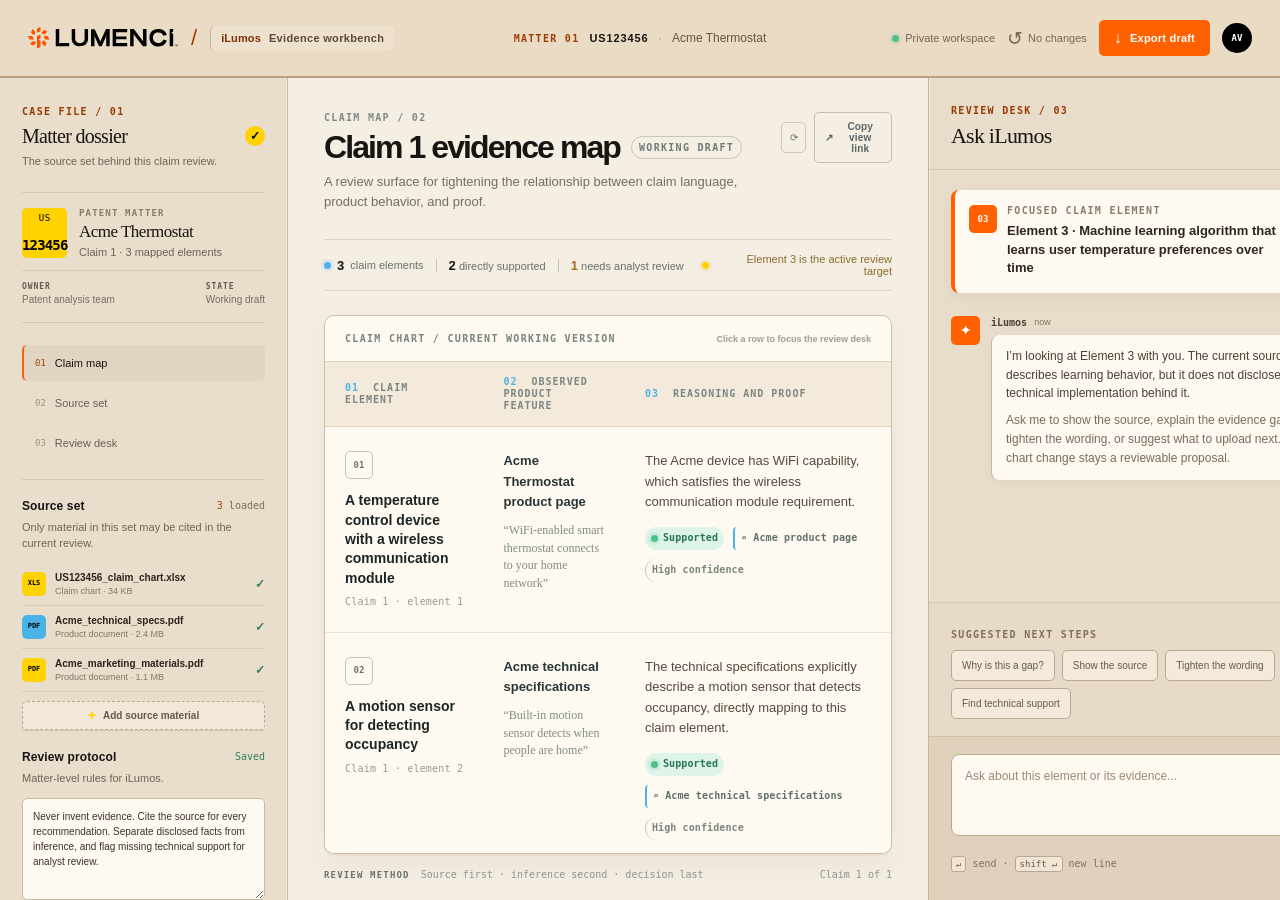
==== index.html @ ef4384f6 "feat: add the product source code" ====
<!doctype html>
<html lang="en">
  <head>
    <meta charset="utf-8" />
    <meta name="viewport" content="width=device-width, initial-scale=1" />
    <meta name="theme-color" content="#000000" />
    <title>iLumos | Claim chart workspace</title>
    <link rel="stylesheet" href="src/style.css" />
    <script defer src="src/app.js"></script>
  </head>
  <body>
    <div class="workbench">
      <header class="app-header">
        <div class="brand-lockup">
          <span class="brand-logo-wrap brand-logo" role="img" aria-label="Lumenci"><svg xmlns="http://www.w3.org/2000/svg" viewBox="0 0 160.505 22.871">
  <path d="M64.266 12.247c0 1.449-.244 2.705-.733 3.77s-1.134 1.942-1.937 2.63a8.002 8.002 0 0 1-2.775 1.546 10.52 10.52 0 0 1-3.273.51c-1.222 0-2.365-.161-3.43-.484a7.626 7.626 0 0 1-2.788-1.506c-.794-.68-1.426-1.557-1.897-2.63-.472-1.074-.707-2.352-.707-3.836V2.167h3.743v10.106c0 .785.127 1.488.38 2.108a4.41 4.41 0 0 0 1.06 1.57c.454.428.99.755 1.61.982a5.86 5.86 0 0 0 2.03.34c.75 0 1.43-.108 2.042-.327a4.483 4.483 0 0 0 1.583-.955 4.11 4.11 0 0 0 1.021-1.558c.236-.62.354-1.34.354-2.16V2.168h3.717v10.079ZM83.482 2.26h3.953v18.326l-3.744.026v-9.059c0-.523.04-1.1.118-1.728.079-.627.18-1.203.301-1.727h-.052c-.122.506-.28 1.064-.471 1.675-.193.612-.41 1.152-.655 1.623l-4.11 9.216h-2.828l-4.084-9.216a10.059 10.059 0 0 1-.654-1.623c-.192-.61-.35-1.169-.471-1.675h-.053c.122.523.223 1.1.301 1.727.079.629.118 1.205.118 1.728v9.059h-3.743V2.286h3.953l5.864 12.75c.052.121.092.266.118.431.026.166.039.319.039.458h.052c0-.14.018-.292.053-.458.034-.165.078-.31.13-.432L83.483 2.26ZM123.118 2.273h3.744v18.325h-3.875l-9.189-11.702a5.54 5.54 0 0 1-.628-.982 9.548 9.548 0 0 1-.471-1.06h-.053c.122.35.223.733.301 1.152.079.418.118.803.118 1.152v11.44h-3.743V2.273h3.874l9.215 11.807c.21.279.415.607.615.982s.362.728.485 1.06l.052-.026c-.14-.332-.249-.708-.327-1.126s-.118-.803-.118-1.152V2.273ZM133.747 11.435c0 .856.131 1.628.393 2.317.262.69.637 1.28 1.126 1.768a4.949 4.949 0 0 0 1.767 1.126c.69.261 1.47.392 2.343.392.785 0 1.492-.095 2.12-.288a5.58 5.58 0 0 0 1.624-.772 4.297 4.297 0 0 0 1.112-1.139c.288-.436.502-.899.642-1.388l3.639.89c-.262 1.083-.677 2.026-1.244 2.828a7.72 7.72 0 0 1-2.055 2.003 8.988 8.988 0 0 1-2.683 1.191c-.987.262-2.039.402-3.155.419h-.183c-1.257 0-2.444-.183-3.56-.55a7.86 7.86 0 0 1-2.933-1.715c-.837-.776-1.497-1.754-1.976-2.932-.48-1.178-.72-2.56-.72-4.15 0-1.587.24-2.97.72-4.149.48-1.178 1.139-2.155 1.976-2.932a7.866 7.866 0 0 1 2.932-1.715 11.353 11.353 0 0 1 3.56-.55h.184c1.116.018 2.168.158 3.155.42.986.261 1.88.658 2.683 1.19a7.737 7.737 0 0 1 2.055 2.004c.567.802.982 1.745 1.244 2.827l-3.64.864a4.705 4.705 0 0 0-1.819-2.5 5.851 5.851 0 0 0-1.623-.773 6.93 6.93 0 0 0-2.055-.288c-.942 0-1.763.135-2.461.406a4.82 4.82 0 0 0-1.754 1.139 4.696 4.696 0 0 0-1.06 1.767c-.236.69-.354 1.453-.354 2.29ZM35.066 17.169c-.498.001-1.001.11-1.511.33a4.11 4.11 0 0 0-1.3.858l-.044-.043a4.11 4.11 0 0 0 .86-1.3c.218-.51.327-1.012.329-1.508V2.273h-3.744v18.325h14.399v-3.43h-8.99ZM94.321 5.702h11.859V2.273H90.577v18.325h15.603v-3.429H94.321v-4.058h11.074v-2.932H94.321V5.702zM154.49 6.624c-.525-.368-1.723-.606-2.226-.607.503 0 1.701-.239 2.226-.606.339-.238.639-.535.908-.882V2.273h-3.744v18.325h3.744V7.505a4.234 4.234 0 0 0-.908-.881Z" style="stroke-width:0"/>
  <path d="M16.372 14.572c-.358.36-1.042 1.384-1.155 2.02a4.27 4.27 0 0 0-.018 1.276l3 3 1.592-3.746-2.985-2.985-.434.435ZM17.142 10.17c0 .508.24 1.716.611 2.245.24.342.54.644.889.915h4.244l-1.524-3.774H17.14l.002.615ZM17.868 7.687l3.001-3-3.747-1.592-2.985 2.985.436.434c.36.357 1.383 1.042 2.02 1.154.41.072.837.074 1.275.019ZM9.556 5.745h.615c.507-.002 1.715-.242 2.244-.612.341-.24.644-.54.915-.889V0L9.555 1.524v4.222ZM6.514 8.313c.357-.36 1.042-1.383 1.154-2.02a4.27 4.27 0 0 0 .019-1.275L4.686 2.017 3.095 5.764l2.984 2.985.435-.436ZM5.744 12.715c0-.507-.24-1.715-.611-2.244a4.27 4.27 0 0 0-.889-.915H0l1.524 3.775h4.222l-.002-.616ZM6.294 15.217a4.27 4.27 0 0 0-1.276-.019L2.017 18.2l3.747 1.592 2.985-2.985-.436-.434c-.36-.358-1.383-1.043-2.02-1.155ZM9.572 22.871l3.743-1.496v-6.543a4.236 4.236 0 0 0-.908-.881c-.525-.368-1.723-.606-2.225-.607.502 0 1.7-.239 2.225-.606.339-.238.639-.535.908-.882v-3.76L9.572 9.598V22.87Z" style="fill:#ff5100;stroke-width:0"/>
  <path style="stroke-width:0" d="M156.961 19.017h.584v1.581h.246v-1.581h.583v-.23h-1.413v.23zM159.569 20.158h-.01l-.576-1.371h-.366v1.811h.246v-1.489h.004l.612 1.489h.164l.611-1.489h.006v1.489h.245v-1.811h-.365l-.571 1.371z"/>
</svg></span>
          <span class="brand-slash" aria-hidden="true">/</span>
          <span class="brand-product"><strong>iLumos</strong><span>Evidence workbench</span></span>
        </div>
        <div class="header-matter">
          <span class="header-label">MATTER 01</span>
          <strong>US123456</strong>
          <span class="header-separator">·</span>
          <span>Acme Thermostat</span>
        </div>
        <div class="header-actions">
          <span class="header-status"><span class="status-dot green"></span> Private workspace</span>
          <button class="quiet-button" id="open-history" type="button">
            <span class="button-icon history-icon" aria-hidden="true">↺</span>
            <span id="history-label">No changes</span>
          </button>
          <button class="primary-button" id="export-button" type="button">
            <span class="button-icon" aria-hidden="true">↓</span>
            Export draft
          </button>
          <button class="avatar-button" type="button" aria-label="Open profile menu">AV</button>
        </div>
      </header>

      <div class="workbench-grid">
        <aside class="matter-sidebar setup-panel panel" aria-labelledby="setup-title">
          <div class="sidebar-intro">
            <p class="section-kicker">CASE FILE / 01</p>
            <div class="sidebar-title-row">
              <h1 id="setup-title">Matter dossier</h1>
              <span class="complete-mark" aria-label="Setup complete">✓</span>
            </div>
            <p class="sidebar-deck">The source set behind this claim review.</p>
          </div>

          <section class="case-identity" aria-label="Matter summary">
            <div class="case-stamp">
              <span>US</span>
              <strong>123456</strong>
            </div>
            <div>
              <span class="case-type">PATENT MATTER</span>
              <h2>Acme Thermostat</h2>
              <p>Claim 1 · 3 mapped elements</p>
            </div>
            <div class="case-meta">
              <span><b>OWNER</b> Patent analysis team</span>
              <span><b>STATE</b> Working draft</span>
            </div>
          </section>

          <nav class="workbench-nav" aria-label="Matter sections">
            <a class="is-active" href="#claim-map"><span>01</span> Claim map</a>
            <a href="#sources-title"><span>02</span> Source set</a>
            <a href="#chat-title"><span>03</span> Review desk</a>
          </nav>

          <section class="source-section" aria-labelledby="sources-title">
            <div class="sidebar-section-head">
              <h2 id="sources-title">Source set</h2>
              <span class="source-count"><span id="document-count">3</span> loaded</span>
            </div>
            <p class="section-help">Only material in this set may be cited in the current review.</p>
            <div class="document-list" id="document-list"></div>
            <input class="visually-hidden" id="file-upload" type="file" multiple />
            <label class="upload-button" for="file-upload">
              <span aria-hidden="true">+</span> Add source material
            </label>
          </section>

          <section class="instructions-section" aria-labelledby="instructions-title">
            <div class="sidebar-section-head">
              <h2 id="instructions-title">Review protocol</h2>
              <span class="saved-state" id="saved-state">Saved</span>
            </div>
            <p class="section-help">Matter-level rules for iLumos.</p>
            <textarea id="system-prompt" rows="5" spellcheck="true">Never invent evidence. Cite the source for every recommendation. Separate disclosed facts from inference, and flag missing technical support for analyst review.</textarea>
            <button class="secondary-button full-width" id="save-instructions" type="button">Save protocol</button>
          </section>

          <div class="sidebar-foot">
            <span class="foot-mark" aria-hidden="true">◇</span>
            <span><b>LOCAL DEMO</b><br />No matter data leaves this browser.</span>
          </div>
        </aside>

        <main class="evidence-stage chart-panel panel" id="claim-map" aria-labelledby="chart-title">
          <div class="stage-header">
            <div>
              <p class="section-kicker">CLAIM MAP / 02</p>
              <div class="stage-title-line">
                <h1 id="chart-title">Claim 1 evidence map</h1>
                <span class="stage-state">WORKING DRAFT</span>
              </div>
              <p class="stage-deck">A review surface for tightening the relationship between claim language, product behavior, and proof.</p>
            </div>
            <div class="stage-actions">
              <button class="icon-button" id="refresh-chart" type="button" aria-label="Reset demo chart" title="Reset demo chart">⟳</button>
              <button class="secondary-button" id="share-button" type="button"><span aria-hidden="true">↗</span> Copy view link</button>
            </div>
          </div>

          <div class="review-strip" aria-label="Claim chart summary">
            <div class="review-strip-main">
              <span class="strip-lead"><span class="status-dot blue"></span><b id="stat-elements">3</b> claim elements</span>
              <span class="strip-divider"></span>
              <span><b id="stat-supported">2</b> directly supported</span>
              <span class="strip-divider"></span>
              <span class="strip-warning"><b id="stat-review">1</b> needs analyst review</span>
            </div>
            <span class="strip-focus"><span class="status-dot amber"></span><span id="stat-note-text">Element 3 is the active review target</span></span>
          </div>

          <div class="claim-sheet">
            <div class="sheet-caption">
              <span>CLAIM CHART / CURRENT WORKING VERSION</span>
              <span>Click a row to focus the review desk</span>
            </div>
            <div class="table-wrap">
              <table class="claim-table" aria-label="Patent claim chart">
                <colgroup>
                  <col class="element-column" />
                  <col class="feature-column" />
                  <col class="reasoning-column" />
                </colgroup>
                <thead>
                  <tr>
                    <th scope="col"><span>01</span> Claim element</th>
                    <th scope="col"><span>02</span> Observed product feature</th>
                    <th scope="col"><span>03</span> Reasoning and proof</th>
                  </tr>
                </thead>
                <tbody id="claim-rows"></tbody>
              </table>
            </div>
            <div class="sheet-footer">
              <div class="legend">
                <span><i class="legend-mark supported"></i> Direct support</span>
                <span><i class="legend-mark review"></i> Needs review</span>
                <span><i class="legend-mark changed"></i> Recent change</span>
              </div>
              <span class="sheet-note">The analyst decides what enters the working chart.</span>
            </div>
          </div>

          <div class="stage-footer">
            <span><b>REVIEW METHOD</b> Source first · inference second · decision last</span>
            <span>Claim 1 of 1</span>
          </div>
        </main>

        <aside class="review-dock chat-panel panel" aria-labelledby="chat-title">
          <div class="dock-header">
            <div>
              <p class="section-kicker">REVIEW DESK / 03</p>
              <h1 id="chat-title">Ask iLumos</h1>
            </div>
            <span class="dock-status"><span class="status-dot blue"></span> Listening</span>
          </div>

          <div class="dock-context">
            <span class="context-index">03</span>
            <div>
              <span class="context-label">FOCUSED CLAIM ELEMENT</span>
              <strong id="chat-context">Element 3 · Machine learning algorithm that learns user temperature preferences over time</strong>
            </div>
            <button class="context-clear" id="clear-context" type="button" aria-label="Clear focused element">×</button>
          </div>

          <div class="chat-thread" id="chat-thread" aria-live="polite" aria-label="Chat messages">
            <div class="message assistant-message">
              <div class="message-avatar">✦</div>
              <div class="message-content">
              <div class="message-meta"><strong>iLumos</strong><span>now</span></div>
              <div class="message-bubble">
                  <p>I’m looking at Element 3 with you. The current source describes learning behavior, but it does not disclose the technical implementation behind it.</p>
                  <p class="message-muted">Ask me to show the source, explain the evidence gap, tighten the wording, or suggest what to upload next. Any chart change stays a reviewable proposal.</p>
                </div>
              </div>
            </div>
          </div>

          <div class="prompt-area">
            <p class="prompt-label">SUGGESTED NEXT STEPS</p>
            <div class="prompt-chips" id="prompt-chips">
              <button type="button" data-prompt="Why does this element need review?">Why is this a gap?</button>
              <button type="button" data-prompt="What does the current source actually disclose?">Show the source</button>
              <button type="button" data-prompt="Shorten the chart reasoning without changing its conclusion.">Tighten the wording</button>
              <button type="button" data-prompt="What technical document or public URL would strengthen this element?">Find technical support</button>
            </div>
          </div>

          <form class="composer" id="chat-form">
            <label class="visually-hidden" for="chat-input">Message iLumos</label>
            <textarea id="chat-input" rows="3" placeholder="Ask about this element or its evidence..." spellcheck="true"></textarea>
            <div class="composer-footer">
              <span class="composer-hint"><span class="keyboard-key">↵</span> send · <span class="keyboard-key">shift ↵</span> new line</span>
              <button class="send-button" type="submit" aria-label="Send message">↑</button>
            </div>
          </form>
        </aside>
      </div>
    </div>

    <div class="toast" id="toast" role="status" aria-live="polite"></div>

    <div class="modal-backdrop" id="history-modal" hidden>
      <section class="history-modal" role="dialog" aria-modal="true" aria-labelledby="history-title">
        <div class="modal-heading">
          <div>
            <p class="section-kicker">REVIEW LOG</p>
            <h2 id="history-title">Applied changes</h2>
          </div>
          <button class="context-clear" id="close-history" type="button" aria-label="Close review log">×</button>
        </div>
        <div class="history-list" id="history-list"></div>
      </section>
    </div>
  </body>
</html>
---- src/style.css ----
:root {
    --night: #101417;
    --night-2: #171d20;
    --night-3: #1d2528;
    --night-line: #303a3d;
    --paper: #ece9e1;
    --sheet: #fbfaf5;
    --sheet-2: #f4f2ea;
    --ink: #15191b;
    --ink-soft: #4d595b;
    --ink-muted: #7f8989;
    --rule: #d4d0c5;
    --rule-light: #e4e1d8;
    --lime: #c4d936;
    --lime-dark: #879921;
    --blue: #6f8df4;
    --blue-soft: #e7edff;
    --teal: #43ac98;
    --amber: #dea53b;
    --red: #df6b5d;
    --white: #f5f8f0;
    --shadow: 0 18px 36px rgba(17, 22, 22, 0.08);
}

* {
    box-sizing: border-box;
}

html,
body {
    width: 100%;
    height: 100%;
    min-width: 0;
    margin: 0;
    overflow: hidden;
}

body {
    color: var(--ink);
    background: var(--paper);
    font-family: "Aptos", "Segoe UI", Inter, ui-sans-serif, sans-serif;
    font-size: 13px;
    letter-spacing: 0.005em;
}

button,
textarea {
    font: inherit;
}
button {
    cursor: pointer;
}
a {
    color: inherit;
    text-decoration: none;
}

.workbench {
    display: grid;
    grid-template-rows: 62px minmax(0, 1fr);
    width: 100%;
    height: 100dvh;
    min-height: 620px;
    overflow: hidden;
    background: var(--paper);
}

.app-header {
    display: grid;
    grid-template-columns: minmax(230px, 1fr) auto minmax(350px, 1fr);
    align-items: center;
    gap: 22px;
    padding: 0 20px 0 24px;
    color: var(--white);
    background: var(--night);
    border-bottom: 1px solid #2e383a;
}

.brand-lockup,
.header-matter,
.header-actions,
.sidebar-title-row,
.case-identity,
.case-meta,
.workbench-nav a,
.sidebar-section-head,
.stage-title-line,
.stage-actions,
.review-strip-main,
.review-strip,
.sheet-footer,
.legend,
.dock-header,
.dock-status,
.dock-context,
.composer-footer,
.modal-heading {
    display: flex;
    align-items: center;
}

.brand-lockup {
    gap: 9px;
    white-space: nowrap;
}
.brand-mark {
    display: inline-flex;
    align-items: flex-end;
    gap: 3px;
    width: 25px;
    height: 22px;
}
.brand-mark span {
    display: block;
    width: 6px;
    border-radius: 2px 2px 0 0;
    background: var(--blue);
    transform: skew(-18deg);
}
.brand-mark span:nth-child(1) {
    height: 11px;
    opacity: 0.68;
}
.brand-mark span:nth-child(2) {
    height: 19px;
}
.brand-mark span:nth-child(3) {
    height: 15px;
    background: var(--teal);
}
.brand-name {
    font:
        600 20px/1 Georgia,
        "Times New Roman",
        serif;
    letter-spacing: -0.055em;
}
.brand-slash {
    color: #5c696b;
    font-size: 17px;
}
.brand-product {
    color: #a6b0ac;
    font:
        600 10px/1 "Aptos",
        "Segoe UI",
        sans-serif;
    letter-spacing: 0.14em;
    text-transform: uppercase;
}

.header-matter {
    justify-self: center;
    gap: 10px;
    color: #cad2cd;
    font-size: 11px;
    white-space: nowrap;
}
.header-matter strong {
    color: var(--white);
    font-size: 11px;
    letter-spacing: 0.08em;
}
.header-label,
.section-kicker,
.stage-state,
.case-type,
.file-type,
.prompt-label,
.context-label,
.sheet-caption,
.stage-footer b,
.stat-label {
    font-family: "Aptos Mono", "Cascadia Mono", Consolas, monospace;
    font-size: 9px;
    font-weight: 700;
    letter-spacing: 0.13em;
    text-transform: uppercase;
}
.header-label {
    color: var(--lime);
}
.header-separator {
    color: #61706e;
}

.header-actions {
    justify-self: end;
    gap: 12px;
}
.header-status {
    display: inline-flex;
    align-items: center;
    gap: 6px;
    color: #9facaa;
    font-size: 10px;
}
.status-dot {
    display: inline-block;
    width: 7px;
    height: 7px;
    flex: 0 0 auto;
    border-radius: 50%;
}
.status-dot.green {
    background: var(--teal);
    box-shadow: 0 0 0 3px rgba(67, 172, 152, 0.12);
}
.status-dot.blue {
    background: var(--blue);
    box-shadow: 0 0 0 3px rgba(111, 141, 244, 0.12);
}
.status-dot.amber {
    background: var(--amber);
    box-shadow: 0 0 0 3px rgba(222, 165, 59, 0.12);
}

.quiet-button,
.primary-button,
.secondary-button,
.icon-button,
.avatar-button,
.upload-button,
.send-button,
.context-clear,
.prompt-chips button,
.suggestion-action {
    border: 0;
    transition:
        background 0.16s ease,
        border-color 0.16s ease,
        color 0.16s ease,
        transform 0.16s ease;
}
.quiet-button {
    display: inline-flex;
    align-items: center;
    gap: 5px;
    padding: 7px 0;
    color: #a8b3af;
    background: transparent;
    font-size: 10px;
}
.quiet-button:hover {
    color: var(--white);
}
.button-icon {
    font-size: 16px;
    line-height: 1;
}
.history-icon {
    font-size: 19px;
}
.primary-button {
    display: inline-flex;
    align-items: center;
    gap: 8px;
    padding: 9px 13px;
    color: var(--night);
    background: var(--lime);
    font-size: 10px;
    font-weight: 800;
    letter-spacing: 0.02em;
}
.primary-button:hover {
    background: #d7e96a;
    transform: translateY(-1px);
}
.avatar-button {
    display: grid;
    place-items: center;
    width: 28px;
    height: 28px;
    color: var(--night);
    background: #d6dcd5;
    border-radius: 50%;
    font:
        800 9px/1 "Aptos Mono",
        Consolas,
        monospace;
}
.avatar-button:hover {
    background: var(--white);
}

.workbench-grid {
    display: grid;
    grid-template-columns: 260px minmax(620px, 1fr) 390px;
    min-height: 0;
    overflow: hidden;
}

.panel {
    min-width: 0;
    min-height: 0;
}

.matter-sidebar {
    display: flex;
    flex-direction: column;
    min-height: 0;
    padding: 22px 18px 14px;
    overflow: auto;
    color: #dce3dc;
    background: var(--night-2);
    border-right: 1px solid var(--night-line);
    scrollbar-color: #4e5a5b transparent;
}
.matter-sidebar::-webkit-scrollbar,
.chat-thread::-webkit-scrollbar,
.evidence-stage::-webkit-scrollbar,
.table-wrap::-webkit-scrollbar {
    width: 8px;
    height: 8px;
}
.matter-sidebar::-webkit-scrollbar-thumb,
.chat-thread::-webkit-scrollbar-thumb,
.evidence-stage::-webkit-scrollbar-thumb,
.table-wrap::-webkit-scrollbar-thumb {
    background: #455154;
    border: 2px solid transparent;
    border-radius: 8px;
    background-clip: padding-box;
}

.section-kicker {
    margin: 0 0 8px;
    color: #879492;
}
.sidebar-intro {
    padding-bottom: 22px;
}
.sidebar-title-row {
    justify-content: space-between;
    gap: 12px;
}
.sidebar-title-row h1,
.dock-header h1 {
    margin: 0;
    color: var(--white);
    font:
        500 19px/1.1 Georgia,
        "Times New Roman",
        serif;
    letter-spacing: -0.035em;
}
.sidebar-deck,
.section-help {
    margin: 7px 0 0;
    color: #899795;
    font-size: 10px;
    line-height: 1.45;
}
.complete-mark {
    display: grid;
    place-items: center;
    width: 20px;
    height: 20px;
    color: var(--night);
    background: var(--lime);
    border-radius: 50%;
    font-size: 12px;
    font-weight: 900;
}

.case-identity {
    position: relative;
    flex-wrap: wrap;
    gap: 12px;
    padding: 15px 0 17px;
    border-top: 1px solid var(--night-line);
    border-bottom: 1px solid var(--night-line);
}
.case-stamp {
    display: grid;
    place-items: center;
    width: 45px;
    height: 50px;
    color: var(--night);
    background: var(--lime);
    font-family: "Aptos Mono", Consolas, monospace;
    line-height: 1;
}
.case-stamp span {
    margin-bottom: 4px;
    font-size: 8px;
    letter-spacing: 0.08em;
}
.case-stamp strong {
    font-size: 13px;
    letter-spacing: -0.06em;
}
.case-identity > div:nth-child(2) {
    min-width: 0;
    flex: 1;
}
.case-type {
    display: block;
    margin-bottom: 5px;
    color: #91a09b;
    font-size: 8px;
}
.case-identity h2 {
    margin: 0 0 4px;
    color: var(--white);
    font:
        500 16px/1.1 Georgia,
        "Times New Roman",
        serif;
    letter-spacing: -0.03em;
}
.case-identity p {
    margin: 0;
    color: #9caaa5;
    font-size: 10px;
}
.case-meta {
    width: 100%;
    justify-content: space-between;
    gap: 8px;
    padding-top: 11px;
    color: #84918e;
    border-top: 1px solid #2a3437;
    font-size: 9px;
}
.case-meta span {
    min-width: 0;
}
.case-meta b {
    display: block;
    margin-bottom: 3px;
    color: #b9c5bd;
    font-family: "Aptos Mono", Consolas, monospace;
    font-size: 7px;
    letter-spacing: 0.12em;
}

.workbench-nav {
    display: grid;
    gap: 2px;
    padding: 18px 0 14px;
}
.workbench-nav a {
    gap: 9px;
    padding: 7px 8px;
    color: #8f9c98;
    font-size: 10px;
    border-left: 2px solid transparent;
}
.workbench-nav a span {
    color: #66736f;
    font-family: "Aptos Mono", Consolas, monospace;
    font-size: 8px;
}
.workbench-nav a:hover {
    color: var(--white);
    background: #1c2528;
}
.workbench-nav a.is-active {
    color: var(--white);
    border-left-color: var(--lime);
    background: #1c2528;
}
.workbench-nav a.is-active span {
    color: var(--lime);
}

.source-section,
.instructions-section {
    padding: 15px 0 0;
    border-top: 1px solid var(--night-line);
}
.sidebar-section-head {
    justify-content: space-between;
    gap: 9px;
}
.sidebar-section-head h2 {
    margin: 0;
    color: #e2e9e2;
    font-size: 11px;
    letter-spacing: 0.01em;
}
.source-count,
.saved-state {
    color: #81908b;
    font:
        9px "Aptos Mono",
        Consolas,
        monospace;
}
.source-count span {
    color: var(--lime);
}
.saved-state {
    color: var(--teal);
}
.source-section .section-help,
.instructions-section .section-help {
    margin-bottom: 11px;
}

.document-list {
    display: grid;
    gap: 0;
}
.document-item {
    display: grid;
    grid-template-columns: 25px 1fr auto;
    align-items: center;
    gap: 8px;
    min-width: 0;
    padding: 9px 0;
    border-bottom: 1px solid #293336;
}
.document-item.is-new {
    animation: appear 0.28s ease both;
}
.document-icon {
    display: grid;
    place-items: center;
    width: 24px;
    height: 24px;
    color: var(--night);
    background: var(--lime);
    font:
        800 7px/1 "Aptos Mono",
        Consolas,
        monospace;
}
.document-item:nth-child(2) .document-icon {
    background: var(--blue);
}
.document-item:nth-child(3) .document-icon {
    background: var(--amber);
}
.document-name {
    display: block;
    overflow: hidden;
    color: #dbe4dc;
    font-size: 9px;
    font-weight: 700;
    text-overflow: ellipsis;
    white-space: nowrap;
}
.document-meta {
    display: block;
    margin-top: 3px;
    color: #778581;
    font-size: 8px;
}
.document-check {
    color: var(--teal);
    font-size: 12px;
    font-weight: 900;
}

.upload-button {
    display: flex;
    align-items: center;
    justify-content: center;
    gap: 7px;
    margin-top: 9px;
    padding: 8px;
    color: #cad6cb;
    border: 1px dashed #4a5959;
    background: transparent;
    font-size: 9px;
    font-weight: 750;
}
.upload-button span {
    color: var(--lime);
    font-size: 14px;
    line-height: 0;
}
.upload-button:hover {
    color: var(--white);
    border-color: var(--lime);
    background: #1c2528;
}

.instructions-section {
    margin-top: auto;
    padding-top: 17px;
}
#system-prompt {
    display: block;
    width: 100%;
    min-height: 102px;
    padding: 10px;
    resize: vertical;
    color: #cbd6ce;
    border: 1px solid #344043;
    outline: none;
    background: #11181a;
    font-size: 9px;
    line-height: 1.5;
}
#system-prompt:focus,
#chat-input:focus,
.suggestion-edit-textarea:focus {
    border-color: var(--lime);
    box-shadow: 0 0 0 2px rgba(196, 217, 54, 0.12);
}
.secondary-button {
    display: inline-flex;
    align-items: center;
    justify-content: center;
    gap: 6px;
    padding: 8px 10px;
    color: #596466;
    border: 1px solid #c2bfb5;
    background: transparent;
    font-size: 9px;
    font-weight: 800;
    letter-spacing: 0.015em;
}
.secondary-button:hover {
    color: var(--ink);
    border-color: var(--ink-soft);
    background: rgba(255, 255, 255, 0.3);
}
.matter-sidebar .secondary-button {
    color: #cbd7cc;
    border-color: #475457;
}
.matter-sidebar .secondary-button:hover {
    color: var(--night);
    border-color: var(--lime);
    background: var(--lime);
}
.full-width {
    width: 100%;
    margin-top: 8px;
}
.sidebar-foot {
    display: flex;
    align-items: center;
    gap: 8px;
    margin-top: 18px;
    padding-top: 12px;
    color: #778580;
    border-top: 1px solid var(--night-line);
    font-size: 8px;
    line-height: 1.45;
}
.sidebar-foot b {
    color: #a1aea7;
    font:
        700 7px "Aptos Mono",
        Consolas,
        monospace;
    letter-spacing: 0.13em;
}
.foot-mark {
    display: grid;
    place-items: center;
    width: 22px;
    height: 22px;
    color: var(--lime);
    border: 1px solid #53605e;
    font-size: 14px;
}

.evidence-stage {
    display: flex;
    flex-direction: column;
    min-height: 0;
    padding: 26px 30px 17px;
    overflow: auto;
    background: var(--paper);
}
.stage-header {
    display: flex;
    align-items: flex-start;
    justify-content: space-between;
    gap: 20px;
    padding-bottom: 23px;
}
.stage-header .section-kicker {
    color: #7f8988;
}
.stage-title-line {
    gap: 11px;
}
.stage-title-line h1 {
    margin: 0;
    color: var(--ink);
    font:
        500 28px/1 Georgia,
        "Times New Roman",
        serif;
    letter-spacing: -0.045em;
}
.stage-state {
    padding: 5px 7px;
    color: #6e7b79;
    border: 1px solid #c7c4b9;
    font-size: 8px;
}
.stage-deck {
    max-width: 620px;
    margin: 9px 0 0;
    color: #7c8583;
    font-size: 11px;
    line-height: 1.45;
}
.stage-actions {
    gap: 8px;
}
.icon-button {
    display: grid;
    place-items: center;
    width: 31px;
    height: 31px;
    color: #697472;
    border: 1px solid #cbc8bf;
    background: transparent;
    font-size: 17px;
}
.icon-button:hover {
    color: var(--ink);
    border-color: var(--ink-soft);
    transform: rotate(-20deg);
}

.review-strip {
    justify-content: space-between;
    gap: 18px;
    min-height: 44px;
    padding: 10px 0;
    color: #67716f;
    border-top: 1px solid var(--rule);
    border-bottom: 1px solid var(--rule);
    font-size: 10px;
}
.review-strip-main {
    gap: 12px;
    white-space: nowrap;
}
.review-strip b {
    color: var(--ink);
    font-size: 12px;
}
.strip-lead {
    display: inline-flex;
    align-items: center;
    gap: 6px;
}
.strip-divider {
    width: 1px;
    height: 13px;
    background: #c4c1b8;
}
.strip-warning b {
    color: #a66f1b;
}
.strip-focus {
    display: inline-flex;
    align-items: center;
    gap: 7px;
    color: #8b6d2f;
    text-align: right;
}

.claim-sheet {
    margin-top: 20px;
    border: 1px solid #c9c6bc;
    background: var(--sheet);
    box-shadow:
        0 2px 0 rgba(26, 31, 30, 0.04),
        var(--shadow);
}
.sheet-caption {
    display: flex;
    align-items: center;
    justify-content: space-between;
    gap: 15px;
    min-height: 39px;
    padding: 0 17px;
    color: #798381;
    border-bottom: 1px solid var(--rule);
    font-size: 8px;
}
.sheet-caption span:last-child {
    color: #9a9f98;
    font-family: "Aptos", "Segoe UI", sans-serif;
    font-size: 9px;
    font-weight: 600;
    letter-spacing: 0;
    text-transform: none;
}
.table-wrap {
    overflow: auto;
}
.claim-table {
    width: 100%;
    min-width: 750px;
    border-collapse: collapse;
    table-layout: fixed;
}
.element-column {
    width: 28%;
}
.feature-column {
    width: 25%;
}
.reasoning-column {
    width: 47%;
}
.claim-table thead {
    background: var(--sheet-2);
}
.claim-table th {
    padding: 12px 16px;
    color: #7d8581;
    border-bottom: 1px solid var(--rule);
    font:
        700 8px/1.2 "Aptos Mono",
        Consolas,
        monospace;
    letter-spacing: 0.1em;
    text-align: left;
    text-transform: uppercase;
}
.claim-table th span {
    margin-right: 7px;
    color: var(--blue);
}
.claim-table td {
    position: relative;
    padding: 19px 16px 20px;
    vertical-align: top;
    color: var(--ink-soft);
    border-bottom: 1px solid var(--rule-light);
    font-size: 11px;
    line-height: 1.5;
}
.claim-table tbody tr:last-child td {
    border-bottom: 0;
}
.claim-row {
    position: relative;
    background: var(--sheet);
    transition:
        background 0.18s ease,
        box-shadow 0.18s ease;
}
.claim-row:hover {
    background: #f5f5ec;
}
.claim-row.selected {
    background: #f3f6e7;
    box-shadow: inset 4px 0 0 var(--lime-dark);
}
.claim-row.recently-changed {
    animation: row-pulse 1.1s ease;
}
.claim-table td > * {
    position: relative;
    z-index: 2;
}
.row-select-button {
    position: absolute;
    inset: 0;
    z-index: 1;
    width: 100%;
    border: 0;
    background: transparent;
}
.element-index {
    display: inline-grid;
    place-items: center;
    width: 24px;
    height: 24px;
    margin-bottom: 10px;
    color: #687471;
    border: 1px solid #bfc5bb;
    background: transparent;
    font:
        700 9px/1 "Aptos Mono",
        Consolas,
        monospace;
}
.claim-row.selected .element-index {
    color: var(--night);
    border-color: var(--lime-dark);
    background: var(--lime);
}
.element-title {
    display: block;
    margin-bottom: 7px;
    color: #1c2525;
    font:
        600 12px/1.3 "Aptos",
        "Segoe UI",
        sans-serif;
}
.cell-note {
    display: block;
    color: #959b95;
    font:
        8px "Aptos Mono",
        Consolas,
        monospace;
    letter-spacing: 0.02em;
}
.feature-name {
    color: #283637;
    font-weight: 750;
}
.feature-detail {
    display: block;
    margin-top: 8px;
    color: #818c87;
    font:
        10px/1.4 Georgia,
        "Times New Roman",
        serif;
}
.reasoning-copy {
    display: block;
    margin-bottom: 12px;
    color: #4b5a59;
}
.source-row {
    display: flex;
    flex-wrap: wrap;
    align-items: center;
    gap: 9px;
}
.status-badge,
.source-chip,
.confidence-chip {
    display: inline-flex;
    align-items: center;
    gap: 5px;
    min-height: 18px;
    padding: 0 6px;
    border-radius: 0;
    font:
        700 8px/1 "Aptos Mono",
        Consolas,
        monospace;
    letter-spacing: 0.01em;
}
.status-badge.supported {
    color: #227e6f;
    background: #dcefe8;
}
.status-badge.review {
    color: #a66f1b;
    background: #f7e9c7;
}
.status-badge.recent {
    color: #3757b8;
    background: var(--blue-soft);
}
.source-chip {
    color: #61706d;
    border-left: 2px solid var(--blue);
    background: transparent;
}
.confidence-chip {
    color: #7a8580;
    border-left: 1px solid #bfc5bb;
    background: transparent;
    font-weight: 600;
}

.sheet-footer {
    justify-content: space-between;
    gap: 15px;
    padding: 12px 16px;
    color: #89918b;
    border-top: 1px solid var(--rule);
    font-size: 9px;
}
.legend {
    gap: 15px;
}
.legend span {
    display: inline-flex;
    align-items: center;
    gap: 6px;
    white-space: nowrap;
}
.legend-mark {
    display: inline-block;
    width: 7px;
    height: 7px;
}
.legend-mark.supported {
    background: var(--teal);
}
.legend-mark.review {
    background: var(--amber);
}
.legend-mark.changed {
    background: var(--blue);
}
.sheet-note {
    color: #6d7774;
    font-style: italic;
}

.stage-footer {
    display: flex;
    justify-content: space-between;
    gap: 12px;
    margin-top: auto;
    padding-top: 15px;
    color: #8d9590;
    font:
        9px "Aptos Mono",
        Consolas,
        monospace;
}
.stage-footer b {
    margin-right: 5px;
    color: #69736f;
    font-size: 8px;
}

.review-dock {
    display: grid;
    grid-template-rows: auto auto minmax(0, 1fr) auto auto;
    min-height: 0;
    color: #e8efe7;
    background: var(--night-3);
    border-left: 1px solid var(--night-line);
}
.dock-header {
    justify-content: space-between;
    padding: 22px 18px 17px;
    border-bottom: 1px solid var(--night-line);
}
.dock-header .section-kicker {
    color: #86958f;
}
.dock-status {
    gap: 6px;
    color: #a5b1aa;
    font-size: 9px;
}
.dock-context {
    align-items: flex-start;
    gap: 10px;
    margin: 16px 16px 0;
    padding: 12px 11px;
    border-left: 3px solid var(--lime);
    background: #12191b;
}
.context-index {
    display: grid;
    place-items: center;
    flex: 0 0 auto;
    width: 25px;
    height: 25px;
    color: var(--night);
    background: var(--lime);
    font:
        800 9px/1 "Aptos Mono",
        Consolas,
        monospace;
}
.dock-context > div {
    min-width: 0;
    flex: 1;
}
.context-label {
    display: block;
    margin-bottom: 5px;
    color: #82908a;
    font-size: 8px;
}
.dock-context strong {
    display: block;
    color: #eef4ed;
    font:
        600 11px/1.35 "Aptos",
        "Segoe UI",
        sans-serif;
}
.context-clear {
    display: grid;
    place-items: center;
    width: 22px;
    height: 22px;
    padding: 0;
    color: #83908b;
    background: transparent;
    font-size: 18px;
    line-height: 1;
}
.context-clear:hover {
    color: var(--white);
    background: #273235;
}

.chat-thread {
    min-height: 0;
    padding: 19px 16px 11px;
    overflow: auto;
    scrollbar-color: #4e5a5b transparent;
}
.message {
    display: flex;
    gap: 9px;
    margin-bottom: 18px;
    animation: appear 0.25s ease both;
}
.message.user-message {
    flex-direction: row-reverse;
}
.message-avatar {
    display: grid;
    place-items: center;
    flex: 0 0 auto;
    width: 25px;
    height: 25px;
    color: var(--night);
    background: var(--lime);
    font-size: 13px;
    font-weight: 850;
}
.user-message .message-avatar {
    color: #e9f1e9;
    background: #536a9d;
    font:
        800 8px/1 "Aptos Mono",
        Consolas,
        monospace;
}
.message-content {
    max-width: 88%;
    min-width: 0;
}
.user-message .message-content {
    display: flex;
    flex-direction: column;
    align-items: flex-end;
}
.message-meta {
    display: flex;
    align-items: center;
    gap: 7px;
    margin: 1px 0 6px;
    color: #788681;
    font-size: 8px;
}
.message-meta strong {
    color: #bbc8bd;
    font:
        700 9px "Aptos Mono",
        Consolas,
        monospace;
}
.user-message .message-meta {
    flex-direction: row-reverse;
}
.message-bubble {
    padding: 10px 11px;
    color: #c2cec5;
    border-left: 1px solid #52605d;
    background: #1b2528;
    font-size: 10px;
    line-height: 1.55;
}
.user-message .message-bubble {
    color: #eaf1e9;
    border-left: 0;
    border-right: 2px solid var(--blue);
    background: #273750;
}
.message-bubble p {
    margin: 0 0 8px;
}
.message-bubble p:last-child {
    margin-bottom: 0;
}
.message-muted {
    color: #82908b;
}
.user-message .message-muted {
    color: #c5d1e6;
}
.message-bubble.typing {
    display: inline-flex;
    gap: 4px;
    padding: 13px 14px;
}
.typing i {
    display: block;
    width: 4px;
    height: 4px;
    background: #9daaa4;
    animation: typing 1s infinite ease-in-out;
}
.typing i:nth-child(2) {
    animation-delay: 0.14s;
}
.typing i:nth-child(3) {
    animation-delay: 0.28s;
}

.suggestion-card {
    margin-top: 9px;
    padding: 12px;
    border-left: 3px solid var(--lime);
    background: #11191b;
}
.suggestion-top,
.suggestion-actions,
.suggestion-source {
    display: flex;
    align-items: center;
}
.suggestion-top {
    justify-content: space-between;
    gap: 8px;
    margin-bottom: 8px;
}
.suggestion-label {
    color: var(--lime);
    font:
        700 8px "Aptos Mono",
        Consolas,
        monospace;
    letter-spacing: 0.08em;
    text-transform: uppercase;
}
.suggestion-status {
    color: #d1d9d1;
    font-size: 8px;
    font-weight: 750;
}
.suggestion-text {
    color: #c3cec4;
    font-size: 10px;
    line-height: 1.52;
}
.suggestion-source {
    gap: 6px;
    margin-top: 9px;
    color: #86938c;
    font-size: 8px;
}
.suggestion-source strong {
    color: #c5d0c6;
    font-size: 9px;
}
.suggestion-actions {
    gap: 6px;
    margin-top: 12px;
}
.suggestion-action {
    padding: 7px 8px;
    border-radius: 0;
    font:
        700 8px "Aptos Mono",
        Consolas,
        monospace;
}
.suggestion-action.accept {
    color: var(--night);
    background: var(--lime);
}
.suggestion-action.accept:hover {
    background: #d6e968;
}
.suggestion-action.reject,
.suggestion-action.edit {
    color: #b4c0b6;
    border: 1px solid #4b585a;
    background: transparent;
}
.suggestion-action.reject:hover,
.suggestion-action.edit:hover {
    color: var(--white);
    border-color: #8a9891;
    background: #243033;
}
.suggestion-action:disabled {
    cursor: default;
    opacity: 0.52;
}
.suggestion-card.is-complete {
    border-left-color: var(--teal);
    background: #12221f;
}
.suggestion-card.is-rejected {
    border-left-color: var(--red);
    background: #241b1b;
}
.suggestion-edit-textarea {
    width: 100%;
    min-height: 82px;
    padding: 8px;
    resize: vertical;
    color: #d1dbd2;
    border: 1px solid #56645f;
    outline: none;
    background: #0e1416;
    font-size: 10px;
    line-height: 1.45;
}

.prompt-area {
    padding: 12px 16px 13px;
    border-top: 1px solid var(--night-line);
}
.prompt-label {
    margin-bottom: 9px;
    color: #85928c;
    font-size: 8px;
}
.prompt-chips {
    display: flex;
    flex-wrap: wrap;
    gap: 5px;
}
.prompt-chips button {
    padding: 6px 7px;
    color: #aebbb1;
    border: 1px solid #455256;
    border-radius: 0;
    background: transparent;
    font-size: 8px;
    text-align: left;
}
.prompt-chips button:hover {
    color: var(--white);
    border-color: var(--lime);
    background: #202b2d;
}

.composer {
    padding: 12px 15px 14px;
    background: #11181a;
    border-top: 1px solid var(--night-line);
}
#chat-input {
    display: block;
    width: 100%;
    min-height: 62px;
    padding: 10px;
    resize: none;
    color: #d9e4d9;
    border: 1px solid #394649;
    outline: none;
    background: #182124;
    font-size: 10px;
    line-height: 1.45;
}
#chat-input::placeholder {
    color: #798781;
}
.composer-footer {
    justify-content: space-between;
    margin-top: 9px;
}
.composer-hint {
    color: #74817b;
    font:
        8px "Aptos Mono",
        Consolas,
        monospace;
}
.keyboard-key {
    display: inline-flex;
    align-items: center;
    min-height: 16px;
    padding: 0 4px;
    color: #a9b6aa;
    border: 1px solid #445154;
    background: #1b2528;
    font-size: 8px;
}
.send-button {
    display: grid;
    place-items: center;
    width: 29px;
    height: 29px;
    color: var(--night);
    background: var(--lime);
    font-size: 17px;
    font-weight: 900;
}
.send-button:hover {
    background: #d6e968;
    transform: translateY(-1px);
}

.toast {
    position: fixed;
    right: 23px;
    bottom: 20px;
    z-index: 20;
    max-width: 320px;
    padding: 11px 13px;
    color: var(--night);
    background: var(--lime);
    box-shadow: 0 12px 28px rgba(17, 22, 22, 0.2);
    font-size: 10px;
    font-weight: 750;
    opacity: 0;
    pointer-events: none;
    transform: translateY(7px);
    transition:
        opacity 0.18s ease,
        transform 0.18s ease;
}
.toast.is-visible {
    opacity: 1;
    transform: translateY(0);
}

.modal-backdrop {
    position: fixed;
    inset: 0;
    z-index: 30;
    display: grid;
    place-items: center;
    padding: 20px;
    background: rgba(9, 14, 16, 0.62);
    backdrop-filter: blur(4px);
}
.modal-backdrop[hidden] {
    display: none;
}
.history-modal {
    width: min(450px, 100%);
    padding: 21px;
    color: #e8efe7;
    border: 1px solid #3c494b;
    background: var(--night-3);
    box-shadow: 0 25px 65px rgba(0, 0, 0, 0.28);
}
.modal-heading {
    justify-content: space-between;
    margin-bottom: 17px;
}
.modal-heading h2 {
    margin: 0;
    font:
        500 20px/1 Georgia,
        "Times New Roman",
        serif;
}
.history-list {
    display: grid;
    gap: 8px;
    max-height: 290px;
    overflow: auto;
}
.history-entry {
    display: grid;
    grid-template-columns: 8px 1fr auto;
    align-items: start;
    gap: 9px;
    padding: 10px;
    border: 1px solid #354144;
    background: #161f21;
}
.history-entry > span:first-child {
    width: 7px;
    height: 7px;
    margin-top: 4px;
    background: var(--lime);
}
.history-entry p {
    margin: 0;
    color: #c0cbc1;
    font-size: 10px;
    line-height: 1.4;
}
.history-entry p small {
    color: #7e8c85;
}
.history-entry time {
    color: #85928c;
    font-size: 8px;
    white-space: nowrap;
}
.empty-history {
    padding: 25px 10px;
    color: #8d9a92;
    text-align: center;
    font-size: 10px;
}

.visually-hidden {
    position: absolute !important;
    width: 1px !important;
    height: 1px !important;
    padding: 0 !important;
    margin: -1px !important;
    overflow: hidden !important;
    clip: rect(0, 0, 0, 0) !important;
    white-space: nowrap !important;
    border: 0 !important;
}

@keyframes appear {
    from {
        opacity: 0;
        transform: translateY(4px);
    }
    to {
        opacity: 1;
        transform: translateY(0);
    }
}
@keyframes typing {
    0%,
    60%,
    100% {
        opacity: 0.35;
        transform: translateY(0);
    }
    30% {
        opacity: 1;
        transform: translateY(-2px);
    }
}
@keyframes row-pulse {
    0% {
        background: #e6efb2;
    }
    100% {
        background: var(--sheet);
    }
}

@media (max-width: 1240px) {
    .workbench-grid {
        grid-template-columns: 230px minmax(560px, 1fr) 340px;
    }
    .app-header {
        grid-template-columns: 1fr auto auto;
    }
    .header-matter {
        display: none;
    }
    .header-status {
        display: none;
    }
    .evidence-stage {
        padding-inline: 22px;
    }
}
@media (max-width: 940px) {
    html,
    body {
        overflow: auto;
    }
    .workbench {
        height: auto;
        min-height: 100vh;
        overflow: visible;
    }
    .workbench-grid {
        grid-template-columns: 1fr;
        overflow: visible;
    }
    .matter-sidebar {
        min-height: 0;
        max-height: none;
    }
    .evidence-stage {
        min-height: 700px;
        overflow: visible;
    }
    .review-dock {
        min-height: 680px;
    }
    .brand-product {
        display: none;
    }
}

/* Lumenci brand pass: official palette, website type direction, and measured softness. */
:root {
    --night: #000000;
    --night-2: #101010;
    --night-3: #171717;
    --night-line: #2c2925;
    --paper: #f7f0e4;
    --sheet: #fffaf1;
    --sheet-2: #f4eadc;
    --ink: #171411;
    --ink-soft: #5d5147;
    --ink-muted: #81756a;
    --rule: #ded2c1;
    --rule-light: #ebe2d5;
    --lime: #ffd200;
    --lime-dark: #d4a900;
    --blue: #4bb4e6;
    --blue-soft: #e5f5fb;
    --teal: #50be87;
    --amber: #ffd200;
    --red: #ff6100;
    --white: #ffffff;
    --flame: #ff6100;
    --lavender: #a885d8;
    --pink: #ffb4e6;
    --radius-sm: 5px;
    --radius-md: 8px;
    --radius-lg: 10px;
    --shadow: 0 18px 36px rgba(61, 43, 23, 0.1);
}

body {
    color: var(--ink);
    background: var(--paper);
    font-family: "Manrope", "Segoe UI", Arial, sans-serif;
    font-size: 14px;
    letter-spacing: 0;
}

.app-header {
    min-height: 72px;
    padding-inline: 22px;
    color: var(--ink);
    background: #f0e6d7;
    border-top: 0;
    border-bottom: 2px solid #a9967e;
    box-shadow: 0 1px 0 rgba(0, 0, 0, 0.14);
}
.brand-lockup {
    gap: 13px;
}
.brand-logo-wrap {
    display: grid;
    place-items: center;
    padding: 0;
    border-radius: var(--radius-sm);
    background: transparent;
}
.brand-logo {
    display: block;
    width: 150px;
    height: auto;
}
.brand-logo svg {
    display: block;
    width: 100%;
    height: auto;
}
.brand-slash {
    color: #a33b06;
    font-size: 22px;
}
.brand-product {
    display: inline-flex;
    align-items: center;
    gap: 8px;
    padding: 7px 10px;
    color: #4f402f;
    font-family: "Manrope", "Segoe UI", Arial, sans-serif;
    font-size: 11px;
    font-weight: 800;
    letter-spacing: 0.03em;
    text-transform: none;
    border-left: 1px solid rgba(112, 77, 39, 0.3);
    border-radius: var(--radius-sm);
    background: rgba(255, 250, 241, 0.22);
}
.brand-product strong {
    color: #7f2f06;
    font-weight: 900;
    letter-spacing: 0.01em;
}
.brand-product span {
    color: #594936;
    font-weight: 700;
}
.header-matter {
    color: #665440;
    font-size: 12px;
}
.header-matter strong {
    color: var(--ink);
}
.header-label {
    color: #9f3d06;
}
.header-separator {
    color: #a99378;
}
.header-status {
    color: #756653;
    font-size: 11px;
}
.quiet-button {
    color: #756653;
    font-size: 11px;
}
.quiet-button:hover {
    color: var(--ink);
}
.primary-button {
    padding: 10px 15px;
    color: var(--white);
    background: var(--flame);
    border-radius: var(--radius-sm);
    font-size: 11px;
}
.primary-button:hover {
    background: #df5000;
}
.avatar-button {
    width: 30px;
    height: 30px;
    color: var(--white);
    background: var(--night);
    border-radius: 50%;
}
.avatar-button:hover {
    background: #302b26;
}

.section-kicker,
.header-label,
.stage-state,
.case-type,
.file-type,
.prompt-label,
.context-label,
.sheet-caption,
.stage-footer b,
.stat-label {
    font-size: 10px;
}
.matter-sidebar {
    padding-top: 24px;
    background: var(--night-2);
    scrollbar-width: thin;
    scrollbar-color: var(--flame) transparent;
}
.sidebar-deck,
.section-help {
    font-size: 11px;
}
.sidebar-title-row h1,
.dock-header h1 {
    font-size: 20px;
}
.complete-mark {
    border-radius: 50%;
}
.case-stamp {
    border-radius: var(--radius-sm);
}
.case-stamp span {
    font-size: 9px;
}
.case-stamp strong {
    font-size: 14px;
}
.case-type {
    font-size: 9px;
}
.case-identity h2 {
    font-size: 17px;
}
.case-identity p {
    font-size: 11px;
}
.case-meta {
    font-size: 10px;
}
.case-meta b {
    font-size: 8px;
}
.workbench-nav a {
    font-size: 11px;
    border-radius: var(--radius-sm);
}
.workbench-nav a span {
    font-size: 9px;
}
.sidebar-section-head h2 {
    font-size: 12px;
}
.source-count,
.saved-state {
    font-size: 10px;
}
.document-icon {
    border-radius: var(--radius-sm);
}
.document-name {
    font-size: 10px;
}
.document-meta {
    font-size: 9px;
}
.document-check {
    color: var(--teal);
}
.upload-button {
    border-radius: var(--radius-sm);
    font-size: 10px;
}
#system-prompt {
    border-color: #403d38;
    border-radius: var(--radius-sm);
    background: #0c0c0c;
    font-size: 10px;
}
#system-prompt:focus,
#chat-input:focus,
.suggestion-edit-textarea:focus {
    border-color: var(--flame);
    box-shadow: 0 0 0 2px rgba(255, 97, 0, 0.15);
}
.secondary-button,
.icon-button {
    border-radius: var(--radius-sm);
    font-size: 10px;
}
.matter-sidebar .secondary-button:hover {
    color: var(--white);
    border-color: var(--flame);
    background: var(--flame);
}
.foot-mark {
    border-radius: var(--radius-sm);
}

.evidence-stage {
    padding-top: 28px;
    background: var(--paper);
    scrollbar-width: thin;
    scrollbar-color: #c4b39e transparent;
}
.stage-title-line h1 {
    font-family: "Manrope", "Segoe UI", Arial, sans-serif;
    font-size: 30px;
    font-weight: 700;
    letter-spacing: -0.06em;
}
.stage-deck {
    color: #776c61;
    font-size: 12px;
}
.stage-state {
    border-radius: 999px;
}
.review-strip {
    font-size: 11px;
}
.review-strip b {
    font-size: 13px;
}
.claim-sheet {
    border-color: #d2c4b1;
    border-radius: var(--radius-lg);
    overflow: hidden;
}
.claim-table th {
    font-size: 9px;
}
.claim-table td {
    font-size: 12px;
}
.claim-table {
    min-width: 0;
}
.element-index {
    border-radius: var(--radius-sm);
}
.element-title {
    font-family: "Manrope", "Segoe UI", Arial, sans-serif;
    font-size: 13px;
}
.cell-note {
    font-size: 10px;
}
.feature-detail {
    font-size: 11px;
}
.reasoning-copy {
    color: #55493f;
}
.status-badge,
.source-chip,
.confidence-chip {
    min-height: 21px;
    border-radius: 999px;
    font-size: 9px;
}
.status-badge.supported {
    color: #277453;
    background: #dff4e9;
}
.status-badge.review {
    color: #936e00;
    background: #fff1ba;
}
.status-badge.recent {
    color: #2581aa;
    background: var(--blue-soft);
}
.source-chip {
    border-radius: 4px;
}
.sheet-footer {
    font-size: 10px;
}
.stage-footer {
    font-size: 10px;
}
.stage-footer b {
    font-size: 9px;
}

.review-dock {
    background: #101010;
    border-left-color: #2c2925;
}
.dock-header {
    padding-top: 24px;
}
.dock-status {
    font-size: 10px;
}
.dock-context {
    margin-inline: 17px;
    border-radius: var(--radius-md);
    border-left-color: var(--flame);
    background: #090909;
}
.context-index {
    border-radius: var(--radius-sm);
    background: var(--flame);
    color: var(--white);
}
.context-label {
    font-size: 9px;
}
.dock-context strong {
    font-size: 12px;
}
.chat-thread {
    scrollbar-width: thin;
    scrollbar-color: var(--flame) transparent;
}
.message {
    gap: 10px;
}
.message-avatar {
    border-radius: var(--radius-sm);
    background: var(--flame);
    color: var(--white);
}
.message-meta {
    font-size: 9px;
}
.message-meta strong {
    font-size: 10px;
}
.message-bubble {
    border-radius: var(--radius-md);
    background: #1c1c1c;
    font-size: 11px;
}
.user-message .message-bubble {
    border-right-color: var(--blue);
    background: #173646;
}
.suggestion-card {
    border-radius: var(--radius-md);
    border-left-color: var(--flame);
    background: #0a0a0a;
}
.suggestion-label {
    color: var(--flame);
    font-size: 9px;
}
.suggestion-status {
    font-size: 9px;
}
.suggestion-text {
    font-size: 11px;
}
.suggestion-source {
    font-size: 9px;
}
.suggestion-source strong {
    font-size: 10px;
}
.suggestion-action {
    border-radius: var(--radius-sm);
    font-size: 9px;
}
.suggestion-action.accept {
    color: var(--white);
    background: var(--flame);
}
.suggestion-action.accept:hover {
    background: #df5000;
}
.suggestion-card.is-complete {
    border-left-color: var(--teal);
    background: #10261b;
}
.suggestion-edit-textarea {
    border-radius: var(--radius-sm);
    font-size: 11px;
}
.prompt-area {
    padding-top: 14px;
}
.prompt-label {
    font-size: 9px;
}
.prompt-chips button {
    border-radius: var(--radius-sm);
    font-size: 9px;
}
.prompt-chips button:hover {
    border-color: var(--flame);
    background: #2a1c13;
}
.composer {
    background: #0a0a0a;
}
#chat-input {
    border-color: #423c35;
    border-radius: var(--radius-md);
    background: #181818;
    font-size: 11px;
}
.composer-hint {
    font-size: 9px;
}
.keyboard-key {
    font-size: 9px;
    border-radius: 3px;
}
.send-button {
    border-radius: var(--radius-sm);
    color: var(--white);
    background: var(--flame);
}
.send-button:hover {
    background: #df5000;
}

.toast {
    border-radius: var(--radius-sm);
    background: var(--flame);
    color: var(--white);
    font-size: 11px;
}
.history-modal {
    border-radius: var(--radius-lg);
    background: #151515;
}
.history-entry {
    border-radius: var(--radius-sm);
}
.history-entry p {
    font-size: 11px;
}
.history-entry time,
.empty-history {
    font-size: 9px;
}

/* Custom scrollbar: quiet at rest, brand orange on interaction. */
.matter-sidebar::-webkit-scrollbar,
.chat-thread::-webkit-scrollbar,
.evidence-stage::-webkit-scrollbar,
.table-wrap::-webkit-scrollbar,
.history-list::-webkit-scrollbar {
    width: 10px;
    height: 10px;
}
.matter-sidebar::-webkit-scrollbar-track,
.chat-thread::-webkit-scrollbar-track,
.evidence-stage::-webkit-scrollbar-track,
.table-wrap::-webkit-scrollbar-track,
.history-list::-webkit-scrollbar-track {
    background: transparent;
}
.matter-sidebar::-webkit-scrollbar-thumb,
.chat-thread::-webkit-scrollbar-thumb,
.evidence-stage::-webkit-scrollbar-thumb,
.table-wrap::-webkit-scrollbar-thumb,
.history-list::-webkit-scrollbar-thumb {
    background: #51463b;
    border: 3px solid transparent;
    border-radius: 999px;
    background-clip: padding-box;
}
.evidence-stage::-webkit-scrollbar-thumb,
.table-wrap::-webkit-scrollbar-thumb {
    background: #c4b39e;
}
.matter-sidebar::-webkit-scrollbar-thumb:hover,
.chat-thread::-webkit-scrollbar-thumb:hover,
.evidence-stage::-webkit-scrollbar-thumb:hover,
.table-wrap::-webkit-scrollbar-thumb:hover,
.history-list::-webkit-scrollbar-thumb:hover {
    background: var(--flame);
}

@media (max-width: 940px) {
    .claim-table {
        min-width: 700px;
    }
}

/* Warm case surfaces: the rails belong to the same product as the evidence sheet. */
.matter-sidebar {
    color: var(--ink);
    background: #eee3d4;
    border-right-color: #d6c6b2;
}
.matter-sidebar .section-kicker {
    color: #9a3a00;
}
.sidebar-title-row h1,
.matter-sidebar .sidebar-title-row h1 {
    color: var(--ink);
}
.matter-sidebar .sidebar-deck,
.matter-sidebar .section-help {
    color: #716455;
}
.case-identity {
    border-color: #d6c6b2;
}
.case-type {
    color: #8b7a69;
}
.case-identity h2 {
    color: var(--ink);
}
.case-identity p {
    color: #6f6254;
}
.case-meta {
    color: #786b5d;
    border-top-color: #d9cbb9;
}
.case-meta b {
    color: #66594c;
}
.workbench-nav a {
    color: #6c6053;
}
.workbench-nav a span {
    color: #a18e78;
}
.workbench-nav a:hover,
.workbench-nav a.is-active {
    color: var(--ink);
    background: #e2d4c3;
}
.workbench-nav a.is-active {
    border-left-color: var(--flame);
}
.workbench-nav a.is-active span {
    color: #a6440d;
}
.source-section,
.instructions-section {
    border-top-color: #d6c6b2;
}
.sidebar-section-head h2 {
    color: var(--ink);
}
.source-count,
.saved-state {
    color: #7b6b5c;
}
.source-count span {
    color: #a6440d;
}
.saved-state {
    color: #31805b;
}
.document-item {
    border-bottom-color: #d9cbb9;
}
.document-name {
    color: #2b241d;
}
.document-meta {
    color: #857566;
}
.document-check {
    color: #31805b;
}
.upload-button {
    color: #66594c;
    border-color: #bca88e;
    background: rgba(255, 250, 241, 0.38);
}
.upload-button:hover {
    color: var(--ink);
    border-color: var(--flame);
    background: #f8e9d7;
}
#system-prompt {
    color: #3c3228;
    border-color: #cbb8a1;
    background: #fffaf1;
}
.matter-sidebar .secondary-button {
    color: #5f5144;
    border-color: #bca88e;
}
.matter-sidebar .secondary-button:hover {
    color: var(--white);
    border-color: var(--flame);
    background: var(--flame);
}
.sidebar-foot {
    color: #7e6f60;
    border-top-color: #d6c6b2;
}
.sidebar-foot b {
    color: #5f5144;
}
.foot-mark {
    color: #a6440d;
    border-color: #bca88e;
}

.review-dock {
    color: var(--ink);
    background: #ebe0d0;
    border-left-color: #d6c6b2;
}
.dock-header {
    border-bottom-color: #d6c6b2;
}
.dock-header h1 {
    color: var(--ink);
}
.dock-header .section-kicker {
    color: #9a3a00;
}
.dock-status {
    color: #76685a;
}
.dock-context {
    border-left-color: var(--flame);
    background: #fffaf1;
    box-shadow: 0 5px 16px rgba(61, 43, 23, 0.05);
}
.context-index {
    color: var(--white);
    background: var(--flame);
}
.context-label {
    color: #8b7a69;
}
.dock-context strong {
    color: #2d251e;
}
.context-clear {
    color: #806f60;
}
.context-clear:hover {
    color: var(--ink);
    background: #eadac7;
}
.chat-thread {
    scrollbar-color: #bca88e transparent;
}
.message-meta {
    color: #857566;
}
.message-meta strong {
    color: #4e4135;
}
.message-bubble {
    color: #4b3f34;
    border-left-color: #c9b79f;
    background: #fffaf1;
    box-shadow: 0 4px 12px rgba(61, 43, 23, 0.04);
}
.message-muted {
    color: #7a6b5c;
}
.user-message .message-avatar {
    color: var(--white);
    background: var(--blue);
}
.user-message .message-bubble {
    color: #244252;
    border-right-color: var(--blue);
    background: #e5f5fb;
}
.user-message .message-muted {
    color: #4d7182;
}
.suggestion-card {
    border-left-color: var(--flame);
    background: #fffaf1;
    box-shadow: 0 5px 14px rgba(61, 43, 23, 0.05);
}
.suggestion-label {
    color: #b3450b;
}
.suggestion-status,
.suggestion-text {
    color: #4b3f34;
}
.suggestion-source {
    color: #857566;
}
.suggestion-source strong {
    color: #4e4135;
}
.suggestion-action.reject,
.suggestion-action.edit {
    color: #66594c;
    border-color: #bca88e;
}
.suggestion-action.reject:hover,
.suggestion-action.edit:hover {
    color: var(--ink);
    border-color: #8d7358;
    background: #f2e6d7;
}
.suggestion-card.is-complete {
    border-left-color: var(--teal);
    background: #f0f9f2;
}
.suggestion-card.is-rejected {
    border-left-color: var(--flame);
    background: #fff0e9;
}
.prompt-area {
    border-top-color: #d6c6b2;
    background: #e7dac9;
}
.prompt-label {
    color: #806f60;
}
.prompt-chips button {
    color: #66594c;
    border-color: #bca88e;
    background: rgba(255, 250, 241, 0.48);
}
.prompt-chips button:hover {
    color: var(--ink);
    border-color: var(--flame);
    background: #f8e9d7;
}
.composer {
    background: #e0d1bd;
    border-top-color: #d0bea7;
}
#chat-input {
    color: #3d3329;
    border-color: #bca88e;
    background: #fffaf1;
}
#chat-input::placeholder {
    color: #9a8977;
}
.composer-hint {
    color: #806f60;
}
.keyboard-key {
    color: #66594c;
    border-color: #bca88e;
    background: #f1e5d6;
}
.history-modal {
    color: var(--ink);
    border-color: #cbb8a1;
    background: #fffaf1;
}
.modal-heading h2 {
    color: var(--ink);
}
.history-entry {
    border-color: #d6c6b2;
    background: #f7eee2;
}
.history-entry p {
    color: #5c4e40;
}
.history-entry time,
.empty-history {
    color: #857566;
}

.claim-row {
    cursor: pointer;
}
.claim-row:hover {
    background: #f8efe3;
}
.claim-row.selected {
    background: #fff1d8;
    box-shadow: inset 4px 0 0 var(--flame);
}
.claim-row.selected .element-index {
    color: var(--white);
    border-color: var(--flame);
    background: var(--flame);
}
.claim-row:focus-visible {
    outline: 2px solid var(--flame);
    outline-offset: -2px;
}

/* Desktop workbench pass: clearer hierarchy, more readable evidence, and rails
   that feel like persistent tools instead of adjacent pages. */
@media (min-width: 1241px) {
    .workbench {
        grid-template-rows: 78px minmax(0, 1fr);
        background: #f1e7d8;
    }

    .app-header {
        min-height: 78px;
        padding-inline: 28px;
        background: #eadbc5;
        border-bottom: 2px solid #bba184;
        box-shadow: 0 1px 0 rgba(75, 51, 27, 0.08);
    }

    .workbench-grid {
        grid-template-columns: 288px minmax(640px, 1fr) 432px;
    }

    .matter-sidebar {
        padding: 28px 22px 18px;
        background: #e9ddcc;
        border-right-color: #cdbba4;
        box-shadow: inset -1px 0 0 rgba(255, 250, 241, 0.38);
    }

    .workbench-nav {
        gap: 4px;
        padding: 22px 0 18px;
    }

    .workbench-nav a {
        min-height: 36px;
        padding: 9px 11px;
    }

    .source-section,
    .instructions-section {
        padding-top: 19px;
    }

    .evidence-stage {
        padding: 34px 36px 20px;
        background: #f5eee3;
        overscroll-behavior: contain;
    }

    .stage-header {
        padding-bottom: 27px;
    }

    .stage-title-line h1 {
        font-size: 32px;
    }

    .stage-deck {
        max-width: 720px;
        font-size: 13px;
        line-height: 1.55;
    }

    .review-strip {
        min-height: 52px;
        padding: 14px 0;
    }

    .claim-sheet {
        margin-top: 24px;
        border-color: #cfbea7;
        background: #fffaf1;
        box-shadow:
            0 2px 0 rgba(68, 45, 24, 0.04),
            0 12px 30px rgba(68, 45, 24, 0.06);
    }

    .sheet-caption {
        min-height: 46px;
        padding-inline: 20px;
    }

    .claim-table th {
        padding: 14px 20px;
        font-size: 10px;
    }

    .claim-table td {
        padding: 24px 20px 25px;
        font-size: 13px;
        line-height: 1.58;
    }

    .element-index {
        width: 28px;
        height: 28px;
        margin-bottom: 12px;
    }

    .element-title {
        margin-bottom: 8px;
        font-size: 14px;
        line-height: 1.38;
    }

    .cell-note {
        font-size: 10px;
    }

    .feature-name {
        font-size: 13px;
    }

    .feature-detail {
        margin-top: 9px;
        font-size: 12px;
        line-height: 1.48;
    }

    .reasoning-copy {
        margin-bottom: 14px;
        font-size: 13px;
        line-height: 1.58;
    }

    .status-badge,
    .source-chip,
    .confidence-chip {
        min-height: 23px;
        font-size: 10px;
    }

    .sheet-footer {
        padding: 14px 20px;
        font-size: 11px;
    }

    .review-dock {
        background: #e8dccb;
        border-left-color: #c8b49a;
        box-shadow: inset 1px 0 0 rgba(255, 250, 241, 0.42);
        overflow: hidden;
        overscroll-behavior: contain;
    }

    .dock-header {
        padding: 27px 22px 21px;
    }

    .dock-header h1 {
        font-size: 22px;
    }

    .dock-context {
        margin: 20px 22px 0;
        padding: 15px 14px;
        border-left-width: 4px;
        border-radius: var(--radius-md);
    }

    .context-index {
        width: 28px;
        height: 28px;
    }

    .context-label {
        margin-bottom: 6px;
        font-size: 10px;
    }

    .dock-context strong {
        font-size: 13px;
        line-height: 1.42;
    }

    .chat-thread {
        padding: 23px 22px 16px;
    }

    .message {
        gap: 11px;
        margin-bottom: 22px;
    }

    .message-avatar {
        width: 29px;
        height: 29px;
    }

    .message-content {
        max-width: 91%;
    }

    .message-meta {
        margin-bottom: 7px;
        font-size: 9px;
    }

    .message-meta strong {
        font-size: 10px;
    }

    .message-bubble {
        padding: 12px 14px;
        font-size: 12px;
        line-height: 1.58;
    }

    .suggestion-card {
        margin-top: 11px;
        padding: 14px;
    }

    .suggestion-label,
    .suggestion-status {
        font-size: 9px;
    }

    .suggestion-text {
        font-size: 11px;
        line-height: 1.58;
    }

    .suggestion-source {
        margin-top: 10px;
        font-size: 9px;
    }

    .suggestion-source strong {
        font-size: 10px;
    }

    .suggestion-actions {
        gap: 7px;
        margin-top: 13px;
    }

    .suggestion-action {
        min-height: 31px;
        padding: 7px 10px;
        font-size: 9px;
    }

    .prompt-area {
        padding: 16px 22px 17px;
    }

    .prompt-label {
        margin-bottom: 10px;
        font-size: 10px;
    }

    .prompt-chips {
        gap: 7px;
    }

    .prompt-chips button {
        min-height: 31px;
        padding: 8px 10px;
        font-size: 10px;
    }

    .composer {
        padding: 17px 22px 19px;
    }

    #chat-input {
        min-height: 76px;
        padding: 12px 13px;
        font-size: 12px;
        line-height: 1.55;
    }

    .composer-footer {
        margin-top: 11px;
    }

    .composer-hint {
        font-size: 10px;
    }

    .send-button {
        width: 34px;
        height: 34px;
        font-size: 19px;
    }
}

.section-focus-flash {
    animation: section-focus-flash 0.72s ease both;
}

@keyframes section-focus-flash {
    0% {
        box-shadow: inset 0 0 0 2px rgba(255, 97, 0, 0.58);
    }
    100% {
        box-shadow: inset 0 0 0 2px rgba(255, 97, 0, 0);
    }
}
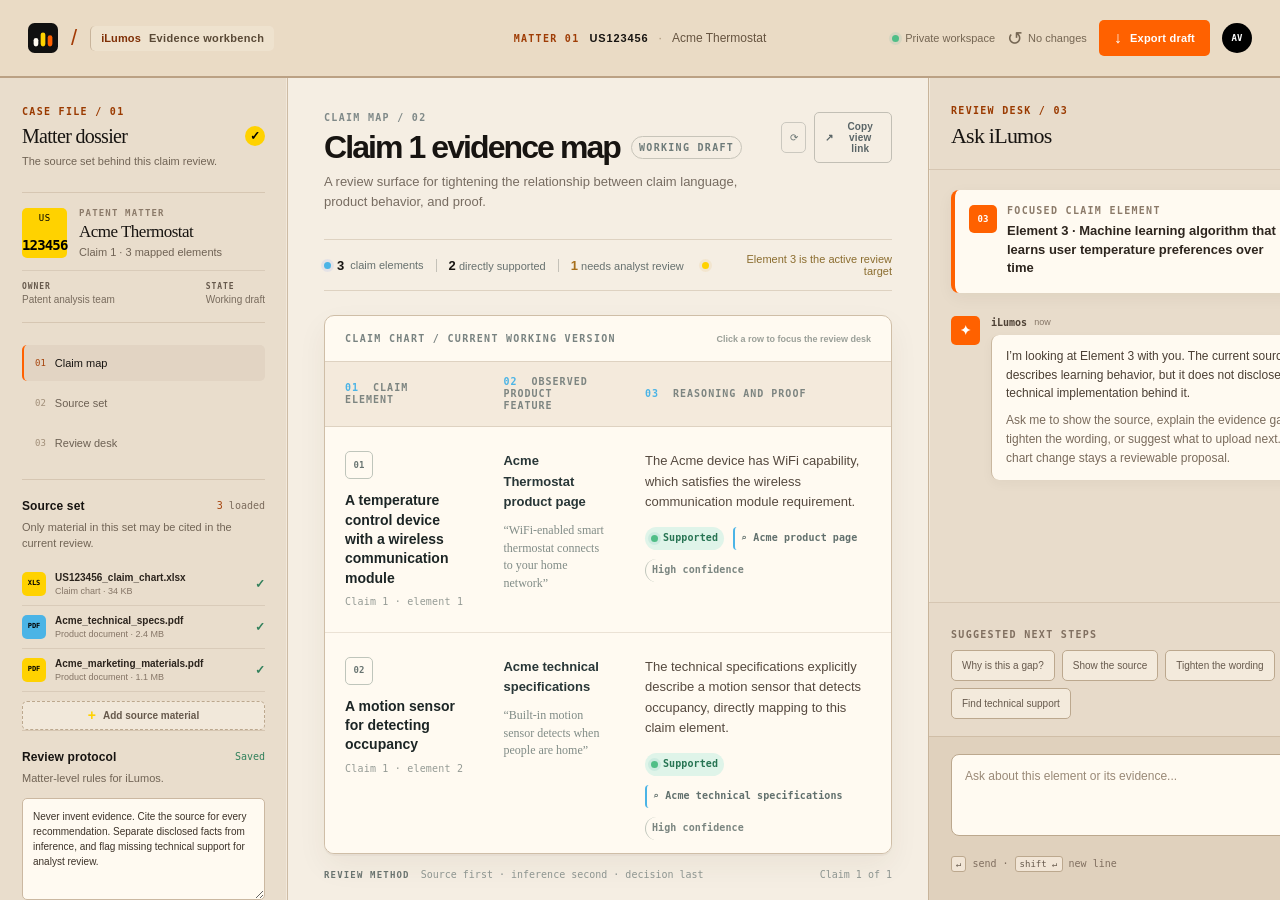
==== commit 207d74d7: "chore: add MIT license and replace trademarked logo with inline sigil, and update filenames" ====
--- a/index.html
+++ b/index.html
@@ -3,8 +3,9 @@
   <head>
     <meta charset="utf-8" />
     <meta name="viewport" content="width=device-width, initial-scale=1" />
-    <meta name="theme-color" content="#000000" />
+    <meta name="theme-color" content="#101010" />
     <title>iLumos | Claim chart workspace</title>
+    <link rel="icon" href="data:image/svg+xml,%3Csvg xmlns='http://www.w3.org/2000/svg' viewBox='0 0 64 64'%3E%3Crect width='64' height='64' rx='14' fill='%23101010'/%3E%3Crect x='12' y='32' width='10' height='18' rx='5' fill='%23fffaf1'/%3E%3Crect x='27' y='20' width='10' height='30' rx='5' fill='%23ffd200'/%3E%3Crect x='42' y='26' width='10' height='24' rx='5' fill='%23ff6100'/%3E%3C/svg%3E" />
     <link rel="stylesheet" href="src/style.css" />
     <script defer src="src/app.js"></script>
   </head>
@@ -12,11 +13,7 @@
     <div class="workbench">
       <header class="app-header">
         <div class="brand-lockup">
-          <span class="brand-logo-wrap brand-logo" role="img" aria-label="Lumenci"><svg xmlns="http://www.w3.org/2000/svg" viewBox="0 0 160.505 22.871">
-  <path d="M64.266 12.247c0 1.449-.244 2.705-.733 3.77s-1.134 1.942-1.937 2.63a8.002 8.002 0 0 1-2.775 1.546 10.52 10.52 0 0 1-3.273.51c-1.222 0-2.365-.161-3.43-.484a7.626 7.626 0 0 1-2.788-1.506c-.794-.68-1.426-1.557-1.897-2.63-.472-1.074-.707-2.352-.707-3.836V2.167h3.743v10.106c0 .785.127 1.488.38 2.108a4.41 4.41 0 0 0 1.06 1.57c.454.428.99.755 1.61.982a5.86 5.86 0 0 0 2.03.34c.75 0 1.43-.108 2.042-.327a4.483 4.483 0 0 0 1.583-.955 4.11 4.11 0 0 0 1.021-1.558c.236-.62.354-1.34.354-2.16V2.168h3.717v10.079ZM83.482 2.26h3.953v18.326l-3.744.026v-9.059c0-.523.04-1.1.118-1.728.079-.627.18-1.203.301-1.727h-.052c-.122.506-.28 1.064-.471 1.675-.193.612-.41 1.152-.655 1.623l-4.11 9.216h-2.828l-4.084-9.216a10.059 10.059 0 0 1-.654-1.623c-.192-.61-.35-1.169-.471-1.675h-.053c.122.523.223 1.1.301 1.727.079.629.118 1.205.118 1.728v9.059h-3.743V2.286h3.953l5.864 12.75c.052.121.092.266.118.431.026.166.039.319.039.458h.052c0-.14.018-.292.053-.458.034-.165.078-.31.13-.432L83.483 2.26ZM123.118 2.273h3.744v18.325h-3.875l-9.189-11.702a5.54 5.54 0 0 1-.628-.982 9.548 9.548 0 0 1-.471-1.06h-.053c.122.35.223.733.301 1.152.079.418.118.803.118 1.152v11.44h-3.743V2.273h3.874l9.215 11.807c.21.279.415.607.615.982s.362.728.485 1.06l.052-.026c-.14-.332-.249-.708-.327-1.126s-.118-.803-.118-1.152V2.273ZM133.747 11.435c0 .856.131 1.628.393 2.317.262.69.637 1.28 1.126 1.768a4.949 4.949 0 0 0 1.767 1.126c.69.261 1.47.392 2.343.392.785 0 1.492-.095 2.12-.288a5.58 5.58 0 0 0 1.624-.772 4.297 4.297 0 0 0 1.112-1.139c.288-.436.502-.899.642-1.388l3.639.89c-.262 1.083-.677 2.026-1.244 2.828a7.72 7.72 0 0 1-2.055 2.003 8.988 8.988 0 0 1-2.683 1.191c-.987.262-2.039.402-3.155.419h-.183c-1.257 0-2.444-.183-3.56-.55a7.86 7.86 0 0 1-2.933-1.715c-.837-.776-1.497-1.754-1.976-2.932-.48-1.178-.72-2.56-.72-4.15 0-1.587.24-2.97.72-4.149.48-1.178 1.139-2.155 1.976-2.932a7.866 7.866 0 0 1 2.932-1.715 11.353 11.353 0 0 1 3.56-.55h.184c1.116.018 2.168.158 3.155.42.986.261 1.88.658 2.683 1.19a7.737 7.737 0 0 1 2.055 2.004c.567.802.982 1.745 1.244 2.827l-3.64.864a4.705 4.705 0 0 0-1.819-2.5 5.851 5.851 0 0 0-1.623-.773 6.93 6.93 0 0 0-2.055-.288c-.942 0-1.763.135-2.461.406a4.82 4.82 0 0 0-1.754 1.139 4.696 4.696 0 0 0-1.06 1.767c-.236.69-.354 1.453-.354 2.29ZM35.066 17.169c-.498.001-1.001.11-1.511.33a4.11 4.11 0 0 0-1.3.858l-.044-.043a4.11 4.11 0 0 0 .86-1.3c.218-.51.327-1.012.329-1.508V2.273h-3.744v18.325h14.399v-3.43h-8.99ZM94.321 5.702h11.859V2.273H90.577v18.325h15.603v-3.429H94.321v-4.058h11.074v-2.932H94.321V5.702zM154.49 6.624c-.525-.368-1.723-.606-2.226-.607.503 0 1.701-.239 2.226-.606.339-.238.639-.535.908-.882V2.273h-3.744v18.325h3.744V7.505a4.234 4.234 0 0 0-.908-.881Z" style="stroke-width:0"/>
-  <path d="M16.372 14.572c-.358.36-1.042 1.384-1.155 2.02a4.27 4.27 0 0 0-.018 1.276l3 3 1.592-3.746-2.985-2.985-.434.435ZM17.142 10.17c0 .508.24 1.716.611 2.245.24.342.54.644.889.915h4.244l-1.524-3.774H17.14l.002.615ZM17.868 7.687l3.001-3-3.747-1.592-2.985 2.985.436.434c.36.357 1.383 1.042 2.02 1.154.41.072.837.074 1.275.019ZM9.556 5.745h.615c.507-.002 1.715-.242 2.244-.612.341-.24.644-.54.915-.889V0L9.555 1.524v4.222ZM6.514 8.313c.357-.36 1.042-1.383 1.154-2.02a4.27 4.27 0 0 0 .019-1.275L4.686 2.017 3.095 5.764l2.984 2.985.435-.436ZM5.744 12.715c0-.507-.24-1.715-.611-2.244a4.27 4.27 0 0 0-.889-.915H0l1.524 3.775h4.222l-.002-.616ZM6.294 15.217a4.27 4.27 0 0 0-1.276-.019L2.017 18.2l3.747 1.592 2.985-2.985-.436-.434c-.36-.358-1.383-1.043-2.02-1.155ZM9.572 22.871l3.743-1.496v-6.543a4.236 4.236 0 0 0-.908-.881c-.525-.368-1.723-.606-2.225-.607.502 0 1.7-.239 2.225-.606.339-.238.639-.535.908-.882v-3.76L9.572 9.598V22.87Z" style="fill:#ff5100;stroke-width:0"/>
-  <path style="stroke-width:0" d="M156.961 19.017h.584v1.581h.246v-1.581h.583v-.23h-1.413v.23zM159.569 20.158h-.01l-.576-1.371h-.366v1.811h.246v-1.489h.004l.612 1.489h.164l.611-1.489h.006v1.489h.245v-1.811h-.365l-.571 1.371z"/>
-</svg></span>
+          <span class="brand-sigil" role="img" aria-label="iLumos"><svg viewBox="0 0 64 64" aria-hidden="true"><rect width="64" height="64" rx="14" fill="#101010" /><rect x="12" y="32" width="10" height="18" rx="5" fill="#fffaf1" /><rect x="27" y="20" width="10" height="30" rx="5" fill="#ffd200" /><rect x="42" y="26" width="10" height="24" rx="5" fill="#ff6100" /></svg></span>
           <span class="brand-slash" aria-hidden="true">/</span>
           <span class="brand-product"><strong>iLumos</strong><span>Evidence workbench</span></span>
         </div>
@@ -236,3 +233,5 @@
     </div>
   </body>
 </html>
+
+
--- a/src/style.css
+++ b/src/style.css
@@ -2702,6 +2702,19 @@
     }
 }
 
+.brand-sigil {
+    display: grid;
+    place-items: center;
+    width: 30px;
+    height: 30px;
+    flex: 0 0 auto;
+}
+.brand-sigil svg {
+    display: block;
+    width: 30px;
+    height: 30px;
+}
+
 .section-focus-flash {
     animation: section-focus-flash 0.72s ease both;
 }
